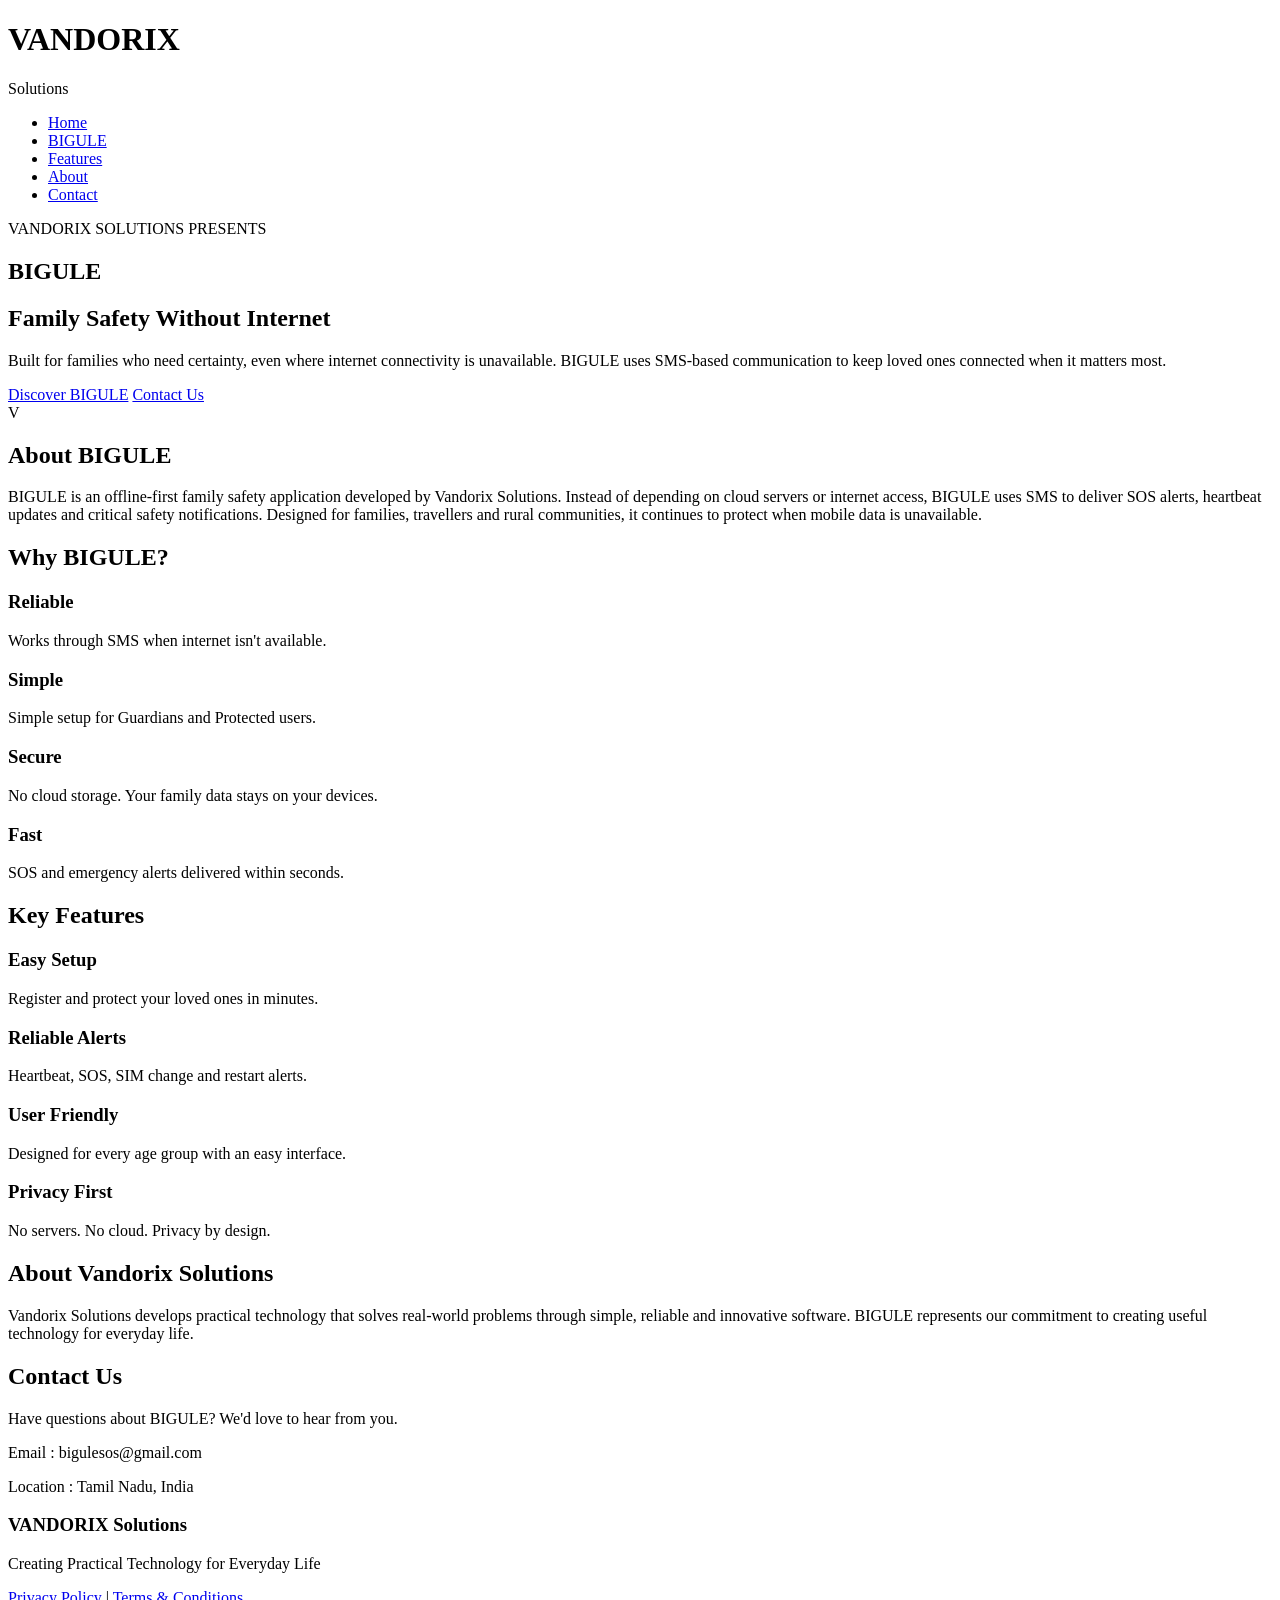
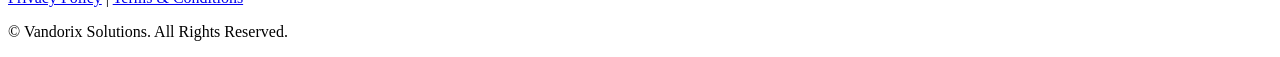
==== index.html @ d55608d6 "Add files via upload" ====
<!DOCTYPE html>
<html lang="en">
<head>
<meta charset="UTF-8">
<meta name="viewport" content="width=device-width, initial-scale=1.0">
<title>Vandorix Solutions | BIGULE</title>
<meta name="description" content="Vandorix Solutions - Creating Practical Technology for Everyday Life">
<link rel="stylesheet" href="css/style.css">
<link rel="stylesheet" href="css/responsive.css">
</head>
<body>

<header>
  <div class="container">
    <div class="logo">
      <h1>VANDORIX</h1>
      <span>Solutions</span>
    </div>

    <nav>
      <ul>
        <li><a href="#home">Home</a></li>
        <li><a href="#bigule">BIGULE</a></li>
        <li><a href="#features">Features</a></li>
        <li><a href="#about">About</a></li>
        <li><a href="#contact">Contact</a></li>
      </ul>
    </nav>
  </div>
</header>

<section id="home" class="hero">
  <div class="container hero-grid">

    <div class="hero-left">

      <p class="small-title">VANDORIX SOLUTIONS PRESENTS</p>

      <h1>BIGULE</h1>

      <h2>Family Safety Without Internet</h2>

      <p>
      Built for families who need certainty, even where internet connectivity is unavailable.
      BIGULE uses SMS-based communication to keep loved ones connected when it matters most.
      </p>

      <div class="hero-buttons">
        <a href="#bigule" class="btn">Discover BIGULE</a>
        <a href="#contact" class="btn btn-outline">Contact Us</a>
      </div>

    </div>

    <div class="hero-right">
      <div class="hero-logo">V</div>
    </div>

  </div>
</section>

<section id="bigule">
  <div class="container">

    <h2>About BIGULE</h2>

    <p>
    BIGULE is an offline-first family safety application developed by
    Vandorix Solutions. Instead of depending on cloud servers or internet access,
    BIGULE uses SMS to deliver SOS alerts, heartbeat updates and critical safety
    notifications. Designed for families, travellers and rural communities, it
    continues to protect when mobile data is unavailable.
    </p>

  </div>
</section>

<section id="features" class="features">

<div class="container">

<h2>Why BIGULE?</h2>

<div class="feature-grid">

<div class="feature">
<h3>Reliable</h3>
<p>Works through SMS when internet isn't available.</p>
</div>

<div class="feature">
<h3>Simple</h3>
<p>Simple setup for Guardians and Protected users.</p>
</div>

<div class="feature">
<h3>Secure</h3>
<p>No cloud storage. Your family data stays on your devices.</p>
</div>

<div class="feature">
<h3>Fast</h3>
<p>SOS and emergency alerts delivered within seconds.</p>
</div>

</div>

</div>
</section>

<section>

<div class="container">

<h2>Key Features</h2>

<div class="feature-grid">

<div class="feature">
<h3>Easy Setup</h3>
<p>Register and protect your loved ones in minutes.</p>
</div>

<div class="feature">
<h3>Reliable Alerts</h3>
<p>Heartbeat, SOS, SIM change and restart alerts.</p>
</div>

<div class="feature">
<h3>User Friendly</h3>
<p>Designed for every age group with an easy interface.</p>
</div>

<div class="feature">
<h3>Privacy First</h3>
<p>No servers. No cloud. Privacy by design.</p>
</div>

</div>

</div>

</section>

<section id="about">

<div class="container">

<h2>About Vandorix Solutions</h2>

<p>
Vandorix Solutions develops practical technology that solves
real-world problems through simple, reliable and innovative software.
BIGULE represents our commitment to creating useful technology
for everyday life.
</p>

</div>

</section>

<section id="contact">

<div class="container">

<h2>Contact Us</h2>

<p>Have questions about BIGULE? We'd love to hear from you.</p>

<p>Email : bigulesos@gmail.com</p>

<p>Location : Tamil Nadu, India</p>

</div>

</section>

<footer>

<div class="container">

<h3>VANDORIX Solutions</h3>

<p>Creating Practical Technology for Everyday Life</p>

<p>
<a href="privacy.html">Privacy Policy</a> |
<a href="terms.html">Terms & Conditions</a>
<p>

<p>
© <span class="copyright-year"></span>
Vandorix Solutions.
All Rights Reserved.
</p></div>

</footer>

<script src="js/main.js"></script>

</body>
</html>
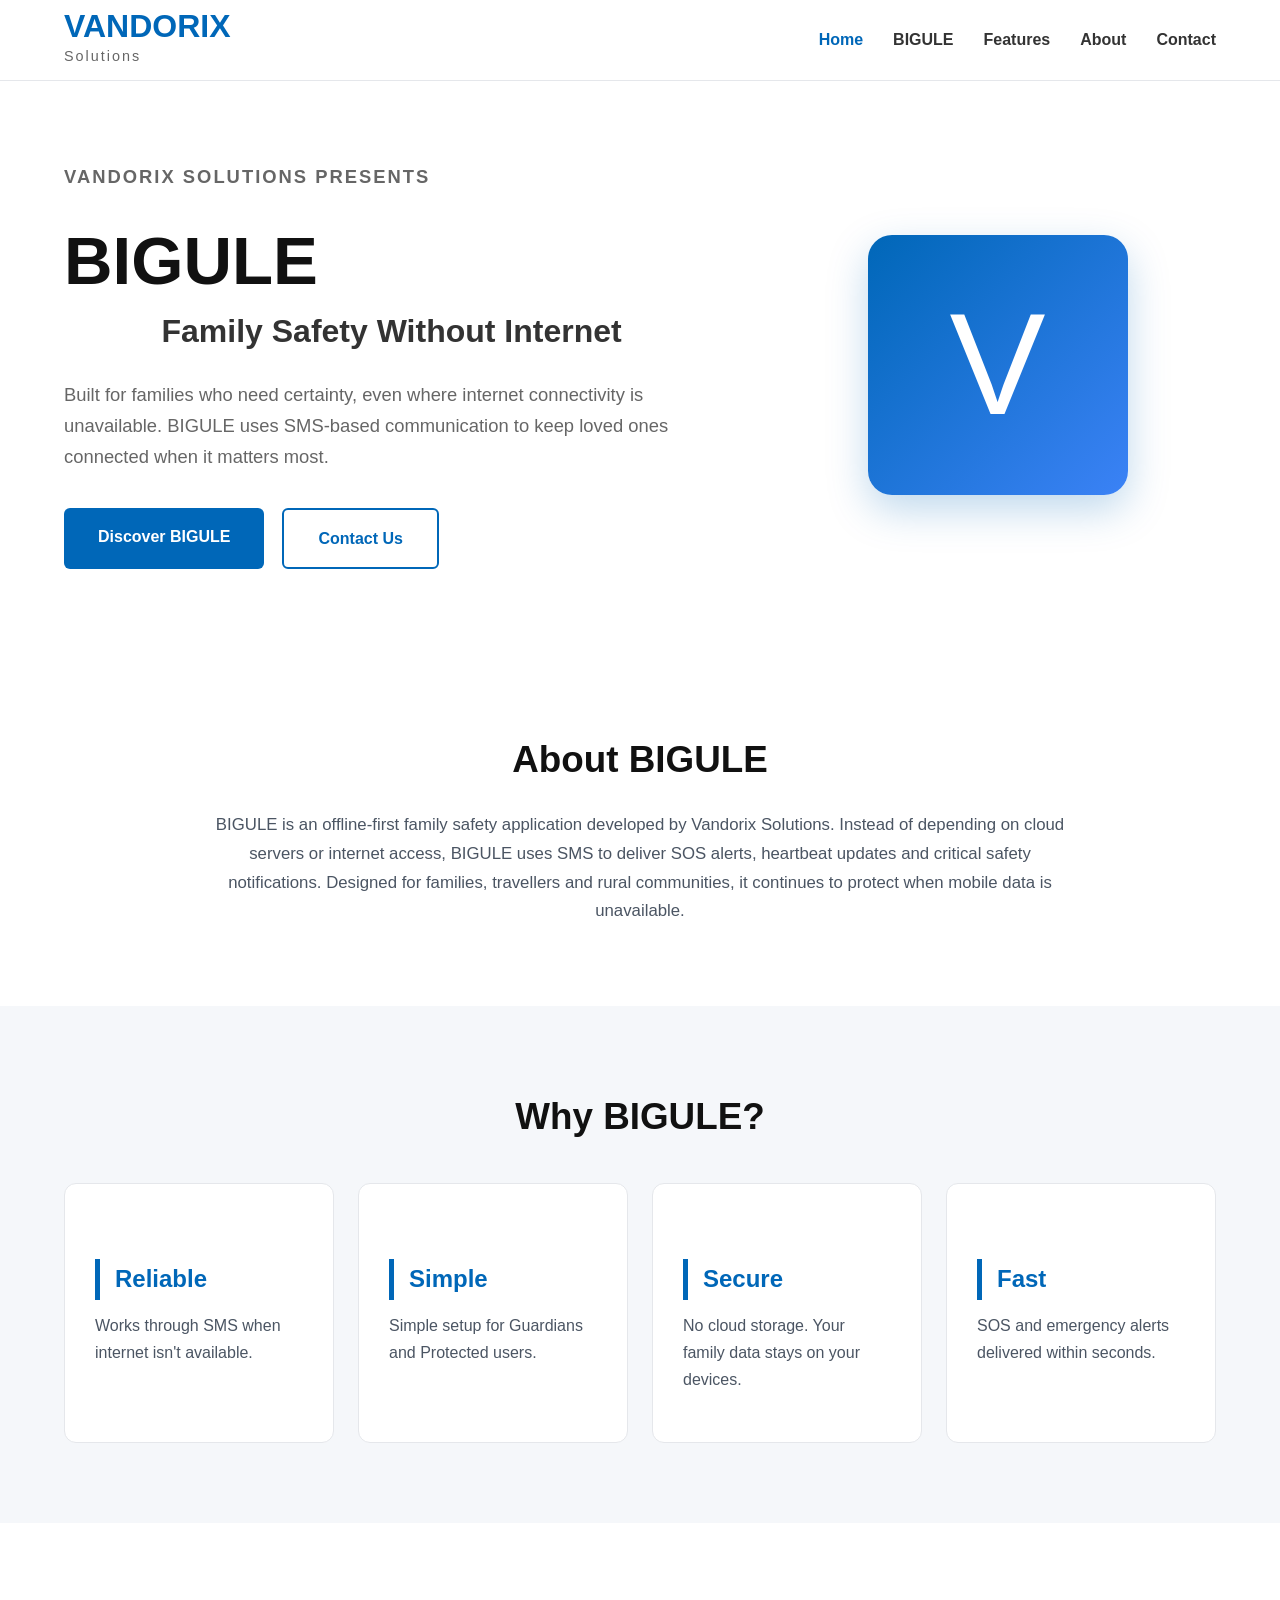
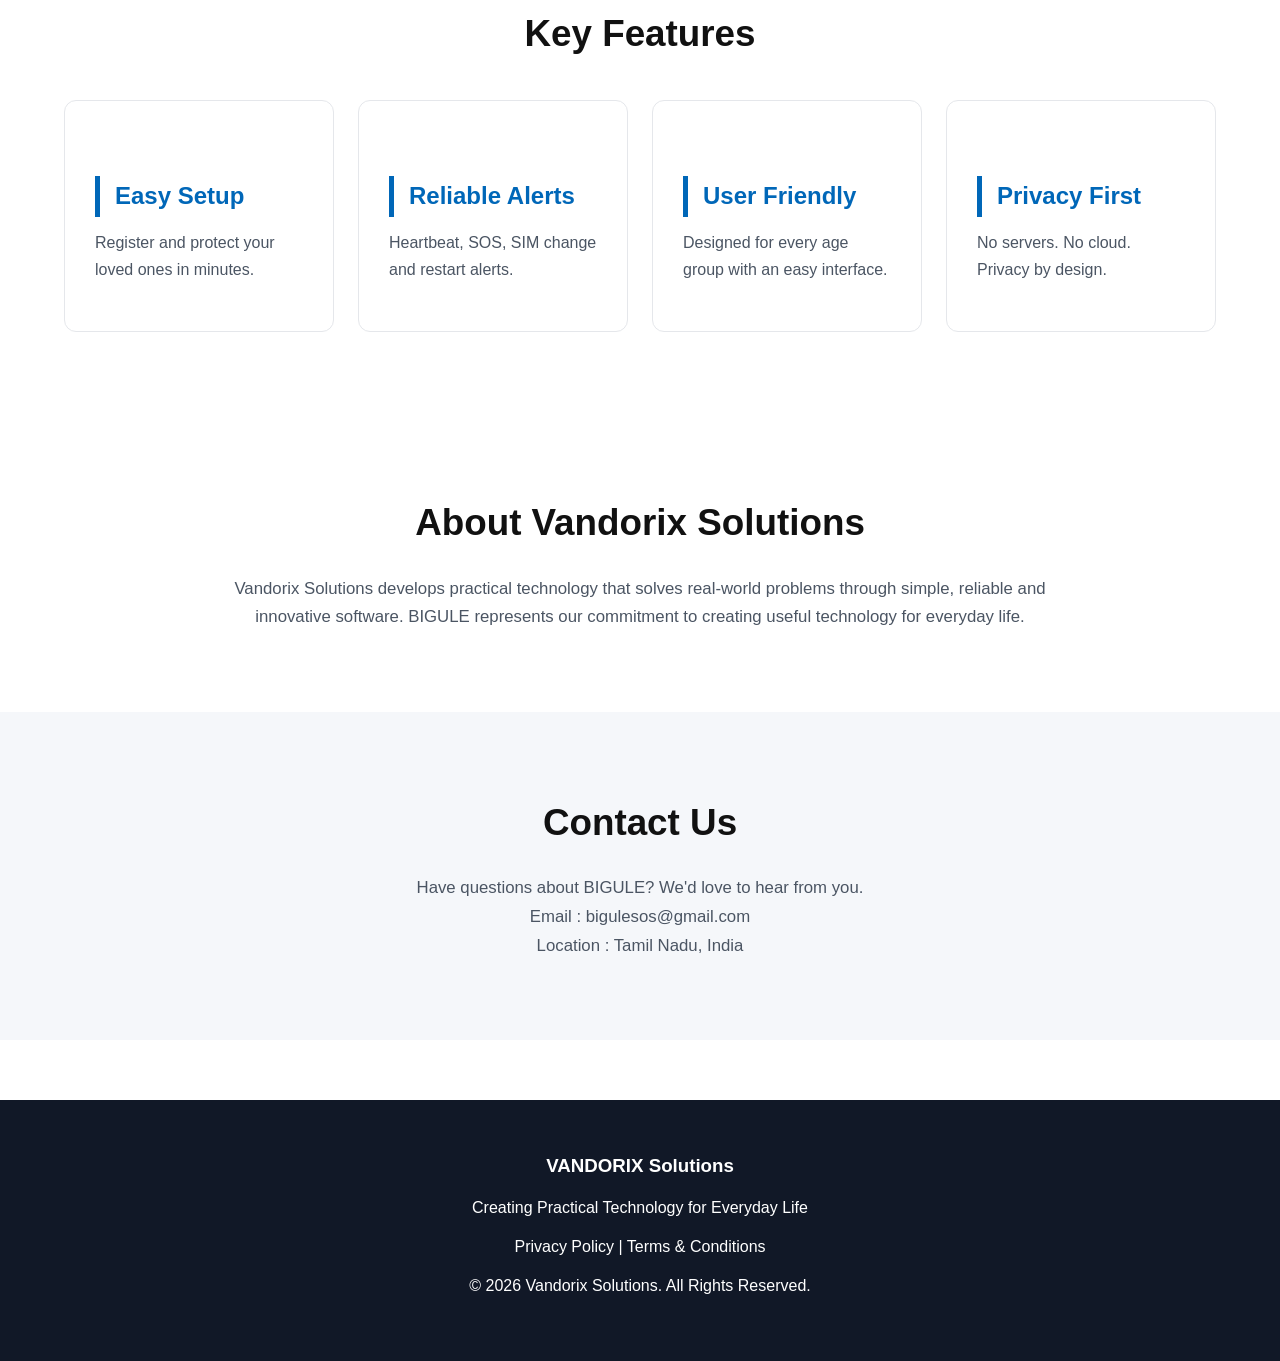
==== commit 65bdad2d: "Add files via upload" ====
--- a/index.html
+++ b/index.html
@@ -1,202 +1,143 @@
 <!DOCTYPE html>
+
 <html lang="en">
 <head>
-<meta charset="UTF-8">
-<meta name="viewport" content="width=device-width, initial-scale=1.0">
+<meta charset="utf-8"/>
+<meta content="width=device-width, initial-scale=1.0" name="viewport"/>
 <title>Vandorix Solutions | BIGULE</title>
-<meta name="description" content="Vandorix Solutions - Creating Practical Technology for Everyday Life">
-<link rel="stylesheet" href="css/style.css">
-<link rel="stylesheet" href="css/responsive.css">
+<meta content="Vandorix Solutions - Creating Practical Technology for Everyday Life" name="description"/>
+<link href="css/style.css" rel="stylesheet"/>
+<link href="css/responsive.css" rel="stylesheet"/>
 </head>
 <body>
-
 <header>
-  <div class="container">
-    <div class="logo">
-      <h1>VANDORIX</h1>
-      <span>Solutions</span>
-    </div>
-
-    <nav>
-      <ul>
-        <li><a href="#home">Home</a></li>
-        <li><a href="#bigule">BIGULE</a></li>
-        <li><a href="#features">Features</a></li>
-        <li><a href="#about">About</a></li>
-        <li><a href="#contact">Contact</a></li>
-      </ul>
-    </nav>
-  </div>
+<div class="container">
+<div class="logo">
+<h1>VANDORIX</h1>
+<span>Solutions</span>
+</div>
+<button aria-label="Toggle navigation" class="menu-toggle">☰</button><nav>
+<ul>
+<li><a href="#home">Home</a></li>
+<li><a href="#bigule">BIGULE</a></li>
+<li><a href="#features">Features</a></li>
+<li><a href="#about">About</a></li>
+<li><a href="#contact">Contact</a></li>
+</ul>
+</nav>
+</div>
 </header>
-
-<section id="home" class="hero">
-  <div class="container hero-grid">
-
-    <div class="hero-left">
-
-      <p class="small-title">VANDORIX SOLUTIONS PRESENTS</p>
-
-      <h1>BIGULE</h1>
-
-      <h2>Family Safety Without Internet</h2>
-
-      <p>
+<section class="hero" id="home">
+<div class="container hero-grid">
+<div class="hero-left">
+<p class="small-title">VANDORIX SOLUTIONS PRESENTS</p>
+<h1>BIGULE</h1>
+<h2>Family Safety Without Internet</h2>
+<p>
       Built for families who need certainty, even where internet connectivity is unavailable.
       BIGULE uses SMS-based communication to keep loved ones connected when it matters most.
       </p>
-
-      <div class="hero-buttons">
-        <a href="#bigule" class="btn">Discover BIGULE</a>
-        <a href="#contact" class="btn btn-outline">Contact Us</a>
-      </div>
-
-    </div>
-
-    <div class="hero-right">
-      <div class="hero-logo">V</div>
-    </div>
-
-  </div>
+<div class="hero-buttons">
+<a class="btn" href="#bigule">Discover BIGULE</a>
+<a class="btn btn-outline" href="#contact">Contact Us</a>
+</div>
+</div>
+<div class="hero-right">
+<div class="hero-logo">V</div>
+</div>
+</div>
 </section>
-
 <section id="bigule">
-  <div class="container">
-
-    <h2>About BIGULE</h2>
-
-    <p>
+<div class="container">
+<h2>About BIGULE</h2>
+<p>
     BIGULE is an offline-first family safety application developed by
     Vandorix Solutions. Instead of depending on cloud servers or internet access,
     BIGULE uses SMS to deliver SOS alerts, heartbeat updates and critical safety
     notifications. Designed for families, travellers and rural communities, it
     continues to protect when mobile data is unavailable.
     </p>
-
-  </div>
+</div>
 </section>
-
-<section id="features" class="features">
-
+<section class="features" id="features">
 <div class="container">
-
 <h2>Why BIGULE?</h2>
-
 <div class="feature-grid">
-
 <div class="feature">
 <h3>Reliable</h3>
 <p>Works through SMS when internet isn't available.</p>
 </div>
-
 <div class="feature">
 <h3>Simple</h3>
 <p>Simple setup for Guardians and Protected users.</p>
 </div>
-
 <div class="feature">
 <h3>Secure</h3>
 <p>No cloud storage. Your family data stays on your devices.</p>
 </div>
-
 <div class="feature">
 <h3>Fast</h3>
 <p>SOS and emergency alerts delivered within seconds.</p>
 </div>
-
 </div>
-
 </div>
 </section>
-
 <section>
-
 <div class="container">
-
 <h2>Key Features</h2>
-
 <div class="feature-grid">
-
 <div class="feature">
 <h3>Easy Setup</h3>
 <p>Register and protect your loved ones in minutes.</p>
 </div>
-
 <div class="feature">
 <h3>Reliable Alerts</h3>
 <p>Heartbeat, SOS, SIM change and restart alerts.</p>
 </div>
-
 <div class="feature">
 <h3>User Friendly</h3>
 <p>Designed for every age group with an easy interface.</p>
 </div>
-
 <div class="feature">
 <h3>Privacy First</h3>
 <p>No servers. No cloud. Privacy by design.</p>
 </div>
-
 </div>
-
 </div>
-
 </section>
-
 <section id="about">
-
 <div class="container">
-
 <h2>About Vandorix Solutions</h2>
-
 <p>
 Vandorix Solutions develops practical technology that solves
 real-world problems through simple, reliable and innovative software.
 BIGULE represents our commitment to creating useful technology
 for everyday life.
 </p>
-
 </div>
-
 </section>
-
 <section id="contact">
-
 <div class="container">
-
 <h2>Contact Us</h2>
-
 <p>Have questions about BIGULE? We'd love to hear from you.</p>
-
 <p>Email : bigulesos@gmail.com</p>
-
 <p>Location : Tamil Nadu, India</p>
-
 </div>
-
 </section>
-
 <footer>
-
 <div class="container">
-
 <h3>VANDORIX Solutions</h3>
-
 <p>Creating Practical Technology for Everyday Life</p>
-
 <p>
 <a href="privacy.html">Privacy Policy</a> |
-<a href="terms.html">Terms & Conditions</a>
+<a href="terms.html">Terms &amp; Conditions</a>
 <p>
-
 <p>
 © <span class="copyright-year"></span>
 Vandorix Solutions.
 All Rights Reserved.
-</p></div>
-
+</p></p></p></div>
 </footer>
-
 <script src="js/main.js"></script>
-
 </body>
 </html>
--- a/css/style.css
+++ b/css/style.css
@@ -0,0 +1,462 @@
+/* =====================================================
+   VANDORIX SOLUTIONS - STYLE.CSS
+   Microsoft Inspired v1.0
+===================================================== */
+
+@import url('https://fonts.googleapis.com/css2?family=Inter:wght@300;400;500;600;700&family=Poppins:wght@500;600;700&display=swap');
+
+*{
+    margin:0;
+    padding:0;
+    box-sizing:border-box;
+}
+
+:root{
+    --primary:#0067B8;
+    --primary-dark:#00508f;
+    --dark:#1f2937;
+    --text:#4b5563;
+    --light:#ffffff;
+    --bg:#f5f7fa;
+    --border:#e5e7eb;
+}
+
+html{
+    scroll-behavior:smooth;
+}
+
+body{
+    font-family:'Inter',sans-serif;
+    background:var(--light);
+    color:var(--text);
+    line-height:1.7;
+}
+
+.container{
+    width:90%;
+    max-width:1200px;
+    margin:auto;
+}
+
+/* HEADER */
+
+header{
+    position:sticky;
+    top:0;
+    z-index:1000;
+    background:#fff;
+    border-bottom:1px solid var(--border);
+}
+
+header .container{
+    display:flex;
+    justify-content:space-between;
+    align-items:center;
+    min-height:80px;
+}
+
+.logo h1{
+    font-family:'Poppins',sans-serif;
+    color:var(--primary);
+    font-size:2rem;
+    line-height:1;
+}
+
+.logo span{
+    color:#666;
+    font-size:.9rem;
+    letter-spacing:2px;
+}
+
+nav ul{
+    display:flex;
+    list-style:none;
+    gap:30px;
+}
+
+nav a{
+    text-decoration:none;
+    color:#333;
+    font-weight:600;
+    transition:.3s;
+}
+
+nav a:hover{
+    color:var(--primary);
+}
+
+/* HERO */
+
+.hero{
+    padding:90px 0;
+}
+
+.hero-grid{
+    display:grid;
+    grid-template-columns:1.2fr .8fr;
+    gap:60px;
+    align-items:center;
+}
+
+.small-title{
+    color:var(--primary);
+    font-size:.85rem;
+    font-weight:700;
+    letter-spacing:2px;
+    margin-bottom:15px;
+}
+
+.hero-left h1{
+    font-family:'Poppins',sans-serif;
+    font-size:4.2rem;
+    color:#111;
+    line-height:1;
+    margin-bottom:10px;
+}
+
+.hero-left h2{
+    font-family:'Poppins',sans-serif;
+    font-size:2rem;
+    color:#333;
+    margin-bottom:20px;
+}
+
+.hero-left p{
+    max-width:650px;
+    font-size:1.15rem;
+    margin-bottom:35px;
+}
+
+.hero-buttons{
+    display:flex;
+    gap:18px;
+    flex-wrap:wrap;
+}
+
+.btn{
+    display:inline-block;
+    background:var(--primary);
+    color:#fff;
+    text-decoration:none;
+    padding:15px 34px;
+    border-radius:6px;
+    font-weight:600;
+    transition:.3s;
+}
+
+.btn:hover{
+    background:var(--primary-dark);
+    transform:translateY(-2px);
+}
+
+.btn-outline{
+    background:#fff;
+    color:var(--primary);
+    border:2px solid var(--primary);
+}
+
+.btn-outline:hover{
+    color:#fff;
+    background:var(--primary);
+}
+
+.hero-logo{
+    width:260px;
+    height:260px;
+    border-radius:24px;
+    background:linear-gradient(135deg,#0067B8,#3b82f6);
+    color:#fff;
+    font-family:'Poppins',sans-serif;
+    font-size:9rem;
+    display:flex;
+    justify-content:center;
+    align-items:center;
+    margin:auto;
+    box-shadow:0 15px 40px rgba(0,103,184,.25);
+}
+
+/* COMMON */
+
+section{
+    padding:80px 0;
+}
+
+section h2{
+    text-align:center;
+    font-family:'Poppins',sans-serif;
+    font-size:2.3rem;
+    color:#111;
+    margin-bottom:20px;
+}
+
+section> .container>p{
+    max-width:850px;
+    margin:auto;
+    text-align:center;
+    font-size:1.05rem;
+}
+
+/* FEATURES */
+
+.features{
+    background:var(--bg);
+}
+
+.feature-grid{
+    display:grid;
+    grid-template-columns:repeat(auto-fit,minmax(220px,1fr));
+    gap:24px;
+    margin-top:35px;
+}
+
+.feature{
+    background:#fff;
+    border:1px solid var(--border);
+    border-radius:12px;
+    padding:30px;
+    transition:.3s;
+}
+
+.feature:hover{
+    transform:translateY(-6px);
+    box-shadow:0 12px 30px rgba(0,0,0,.08);
+}
+
+.feature h3{
+    color:var(--primary);
+    margin-bottom:12px;
+    font-family:'Poppins',sans-serif;
+}
+
+.feature p{
+    text-align:left;
+}
+
+/* CONTACT */
+
+#contact{
+    background:var(--bg);
+}
+
+/* FOOTER */
+
+footer{
+    background:#111827;
+    color:#fff;
+    text-align:center;
+    padding:50px 20px;
+}
+
+footer h3{
+    font-family:'Poppins',sans-serif;
+    margin-bottom:10px;
+}
+
+footer p{
+    margin:12px 0;
+}
+
+footer a{
+    color:#fff;
+    text-decoration:none;
+}
+
+footer a:hover{
+    text-decoration:underline;
+}
+
+/* ==========================
+   ACTIVE MENU
+========================== */
+
+nav a.active{
+
+    color:#0067B8;
+    font-weight:700;
+
+}
+
+/* ==========================
+   REVEAL EFFECT
+========================== */
+
+section{
+
+    opacity:0;
+    transform:translateY(40px);
+    transition:all .7s ease;
+
+}
+
+section.show{
+
+    opacity:1;
+    transform:translateY(0);
+
+}
+/* =====================================================
+   LEGAL PAGES (Privacy Policy & Terms)
+===================================================== */
+
+.hero{
+    padding:80px 0;
+}
+
+.hero h1{
+    margin-bottom:10px;
+}
+
+.hero p{
+    color:#666;
+}
+
+/* Main content */
+
+section h3{
+
+    font-family:'Poppins',sans-serif;
+    color:#111827;
+    font-size:1.5rem;
+
+    margin-top:45px;
+    margin-bottom:18px;
+
+    border-left:5px solid var(--primary);
+    padding-left:15px;
+
+}
+
+section ul{
+
+    margin:20px 0 30px 30px;
+
+}
+
+section li{
+
+    margin-bottom:12px;
+    color:#4b5563;
+    line-height:1.8;
+
+}
+
+section strong{
+
+    color:#111827;
+
+}
+
+section p{
+
+    margin-bottom:18px;
+
+}
+
+/* Tables */
+
+table{
+
+    width:100%;
+    border-collapse:collapse;
+    margin:30px 0;
+
+}
+
+table th{
+
+    background:var(--primary);
+    color:white;
+    padding:15px;
+
+}
+
+table td{
+
+    border:1px solid #ddd;
+    padding:15px;
+
+}
+
+/* Information Box */
+
+.info-box{
+
+    background:#eef6ff;
+
+    border-left:5px solid var(--primary);
+
+    padding:25px;
+
+    margin:35px 0;
+
+    border-radius:8px;
+
+}
+
+/* Warning Box */
+
+.warning-box{
+
+    background:#fff8e7;
+
+    border-left:5px solid orange;
+
+    padding:25px;
+
+    margin:35px 0;
+
+    border-radius:8px;
+
+}
+
+/* Success Box */
+
+.success-box{
+
+    background:#edfdf5;
+
+    border-left:5px solid #10b981;
+
+    padding:25px;
+
+    margin:35px 0;
+
+    border-radius:8px;
+
+}
+
+/* Section Divider */
+
+.divider{
+
+    width:100%;
+
+    height:1px;
+
+    background:#e5e7eb;
+
+    margin:45px 0;
+
+}
+
+/* Back Button */
+
+.back-home{
+
+    display:inline-block;
+
+    margin-top:30px;
+
+}
+
+/* Footer */
+
+footer{
+
+    margin-top:60px;
+
+}
+
+/* Mobile menu */
+.menu-toggle{display:none;background:none;border:0;font-size:2rem;cursor:pointer;color:#0067B8}
+header.scrolled{box-shadow:0 2px 12px rgba(0,0,0,.08)}
--- a/css/responsive.css
+++ b/css/responsive.css
@@ -0,0 +1,167 @@
+/* ==========================================
+   responsive.css
+========================================== */
+
+@media (max-width:1024px){
+
+.hero-grid{
+    grid-template-columns:1fr;
+    text-align:center;
+}
+
+.hero-left p{
+    margin:0 auto 35px;
+}
+
+.hero-buttons{
+    justify-content:center;
+}
+
+.hero-logo{
+    margin-top:20px;
+}
+
+header .container{
+    flex-direction:column;
+    padding:20px 0;
+}
+
+nav ul{
+    margin-top:15px;
+    flex-wrap:wrap;
+    justify-content:center;
+}
+
+}
+
+@media (max-width:768px){
+
+.container{
+    width:92%;
+}
+
+.logo{
+    text-align:center;
+}
+
+.logo h1{
+    font-size:1.8rem;
+}
+
+nav ul{
+    gap:15px;
+}
+
+nav a{
+    font-size:.95rem;
+}
+
+.hero{
+    padding:60px 0;
+}
+
+.hero-left h1{
+    font-size:3rem;
+}
+
+.hero-left h2{
+    font-size:1.5rem;
+}
+
+.hero-left p{
+    font-size:1rem;
+}
+
+.hero-logo{
+    width:200px;
+    height:200px;
+    font-size:6rem;
+}
+
+.hero-buttons{
+    flex-direction:column;
+    align-items:center;
+}
+
+.btn{
+    width:230px;
+    text-align:center;
+}
+
+section{
+    padding:60px 0;
+}
+
+section h2{
+    font-size:2rem;
+}
+
+.feature-grid{
+    grid-template-columns:1fr;
+}
+
+.feature{
+    padding:25px;
+}
+
+footer{
+    padding:40px 20px;
+}
+
+}
+
+@media (max-width:480px){
+
+header .container{
+    min-height:auto;
+}
+
+nav ul{
+    flex-direction:column;
+    align-items:center;
+    gap:10px;
+}
+
+.hero-left h1{
+    font-size:2.4rem;
+}
+
+.hero-left h2{
+    font-size:1.25rem;
+}
+
+.hero-logo{
+    width:160px;
+    height:160px;
+    font-size:5rem;
+}
+
+.small-title{
+    font-size:.75rem;
+    letter-spacing:1px;
+}
+
+.btn{
+    width:100%;
+    max-width:260px;
+}
+
+section h2{
+    font-size:1.8rem;
+}
+
+body{
+    font-size:15px;
+}
+
+}
+
+@media (max-width:768px){
+header .container{flex-direction:row;padding:12px 0;min-height:70px}
+.logo{text-align:left}
+.menu-toggle{display:block}
+nav{display:none;width:100%}
+nav.open{display:block;animation:fade .25s ease}
+nav ul{flex-direction:column;margin-top:15px;align-items:flex-start;padding-bottom:10px}
+}
+@keyframes fade{from{opacity:0;transform:translateY(-8px)}to{opacity:1;transform:translateY(0)}}
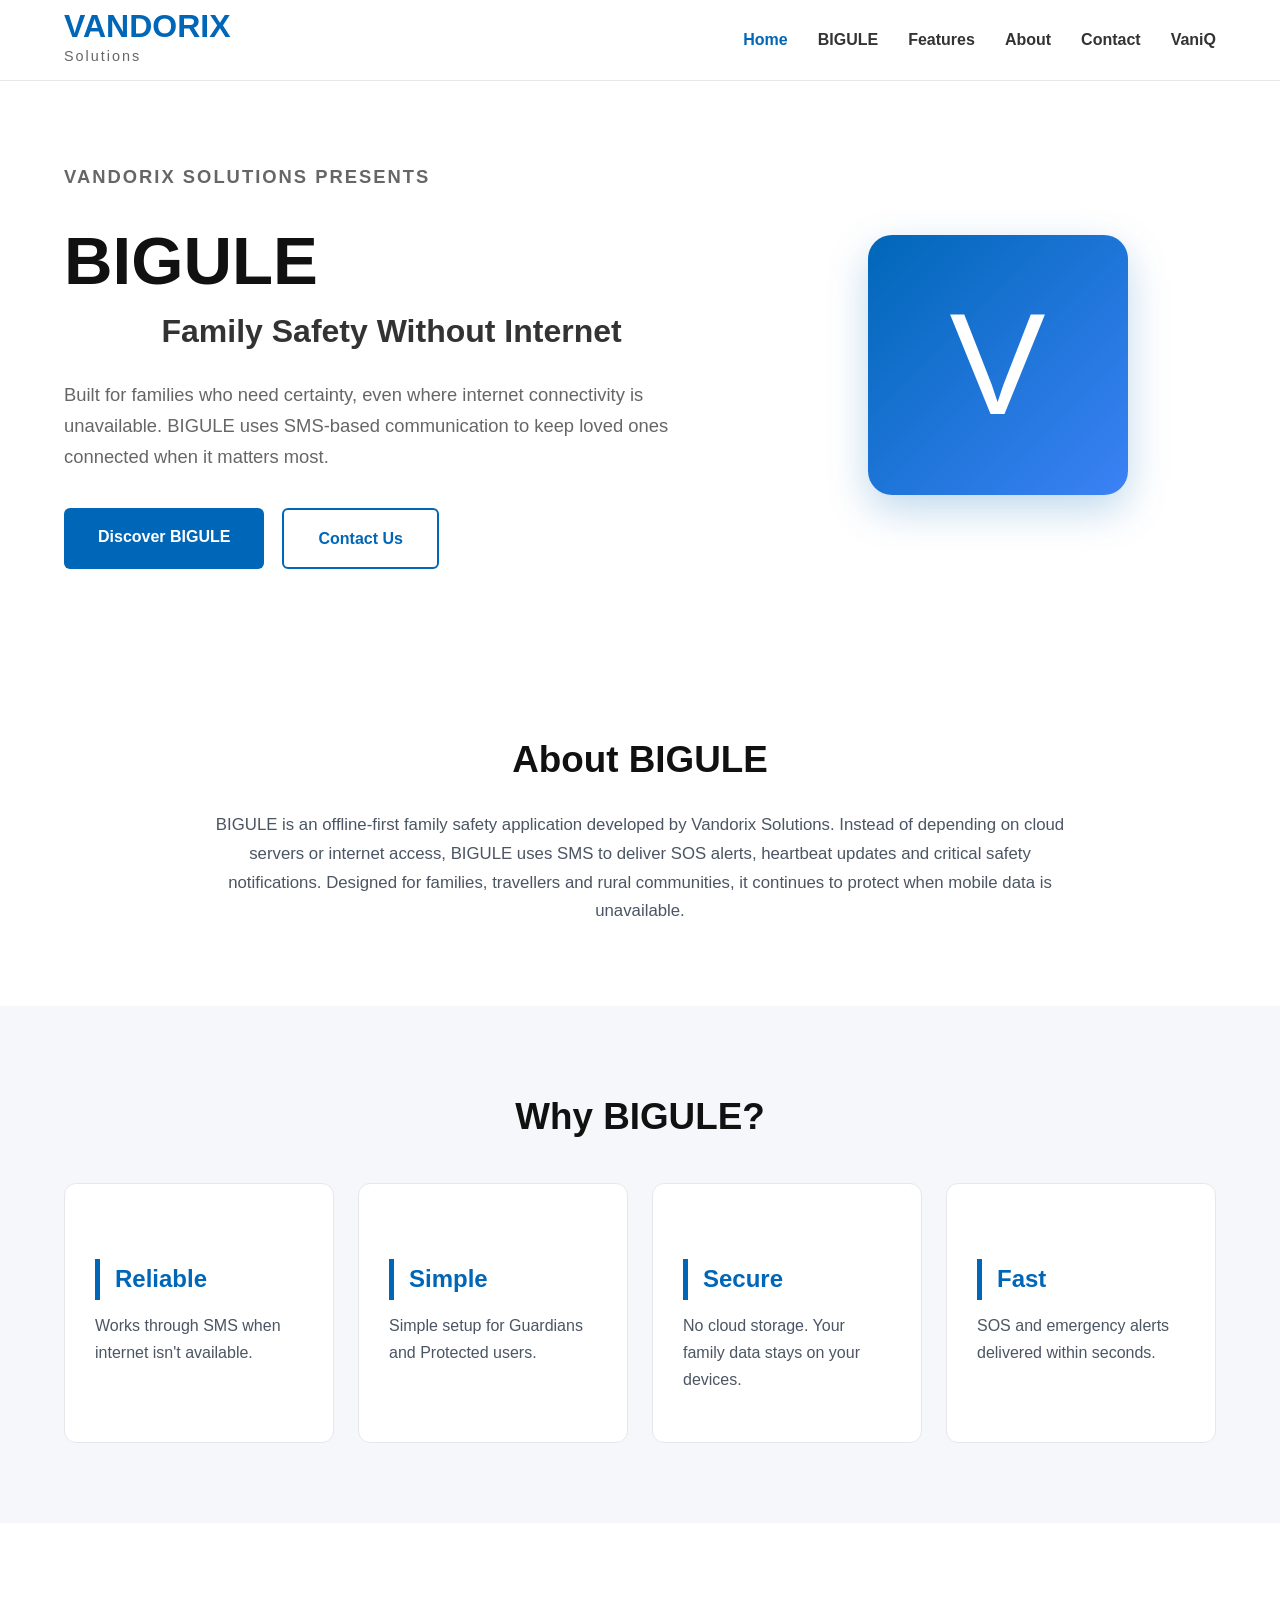
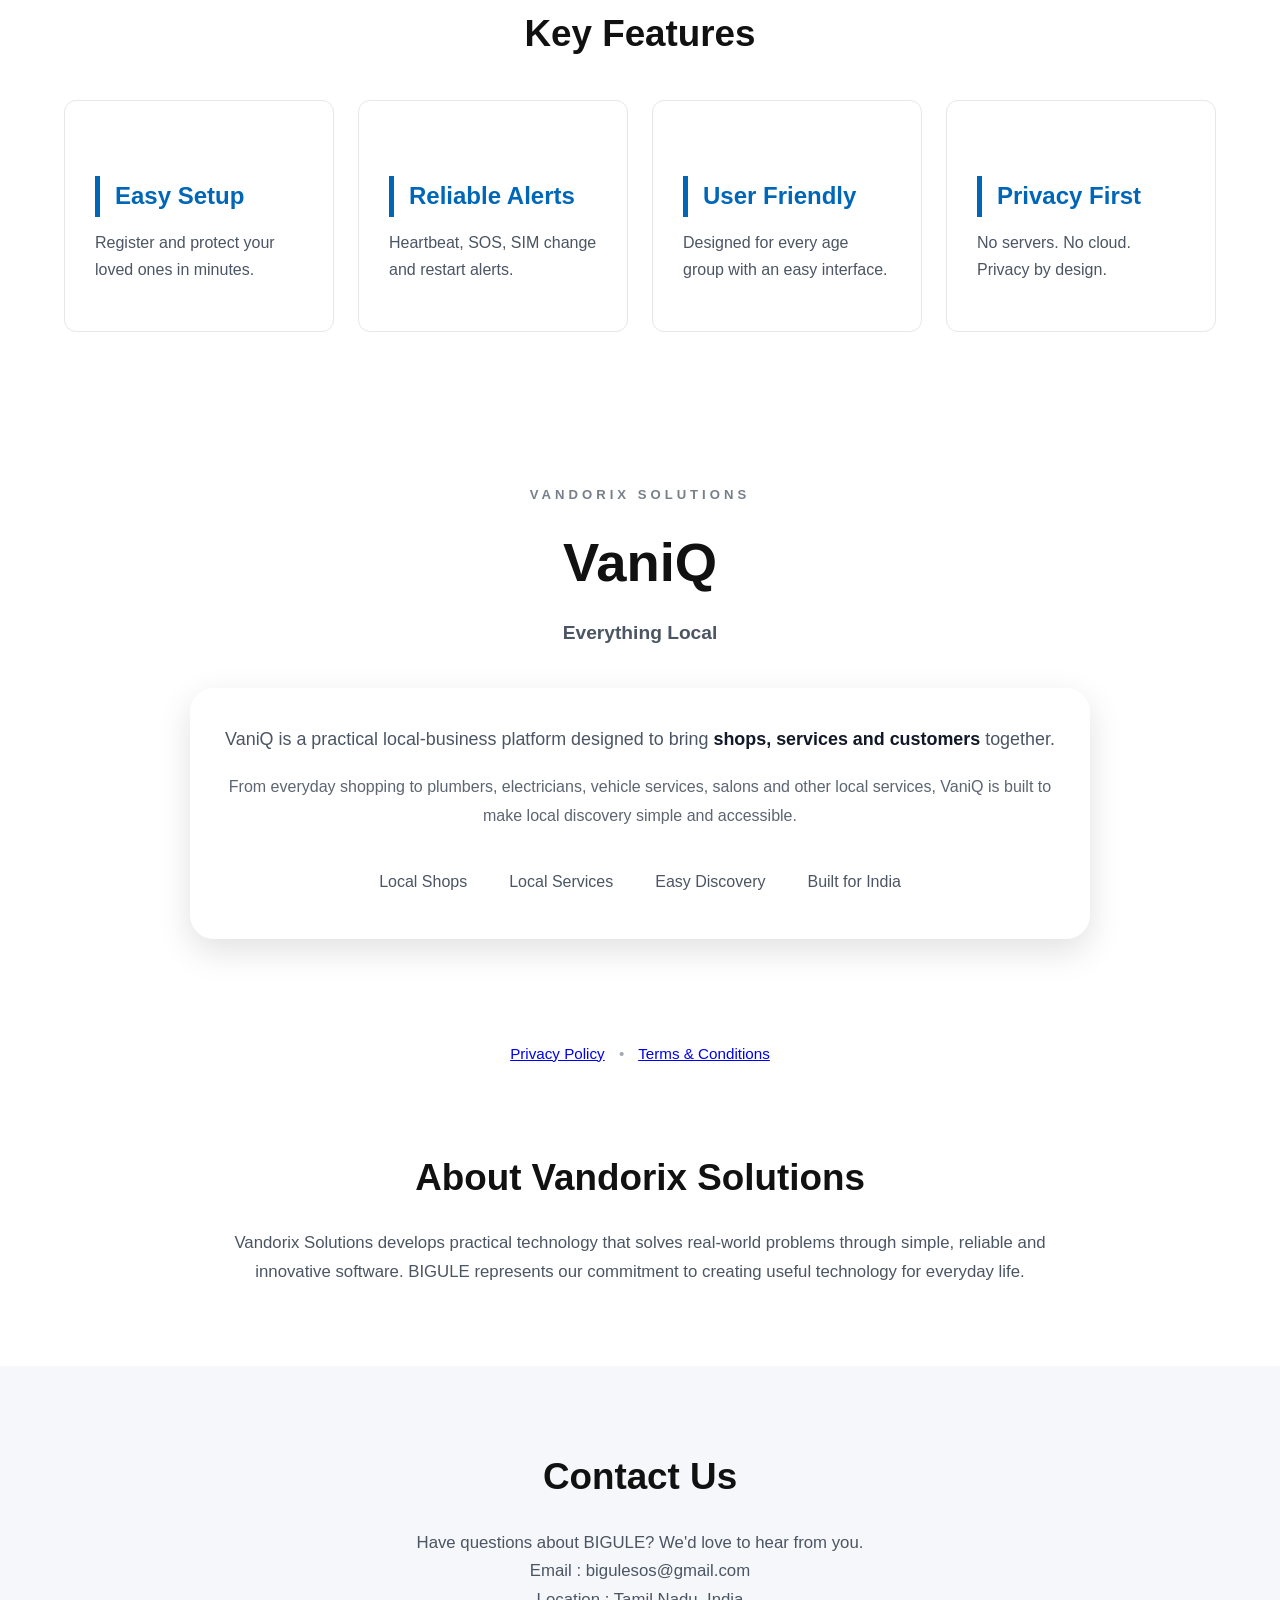
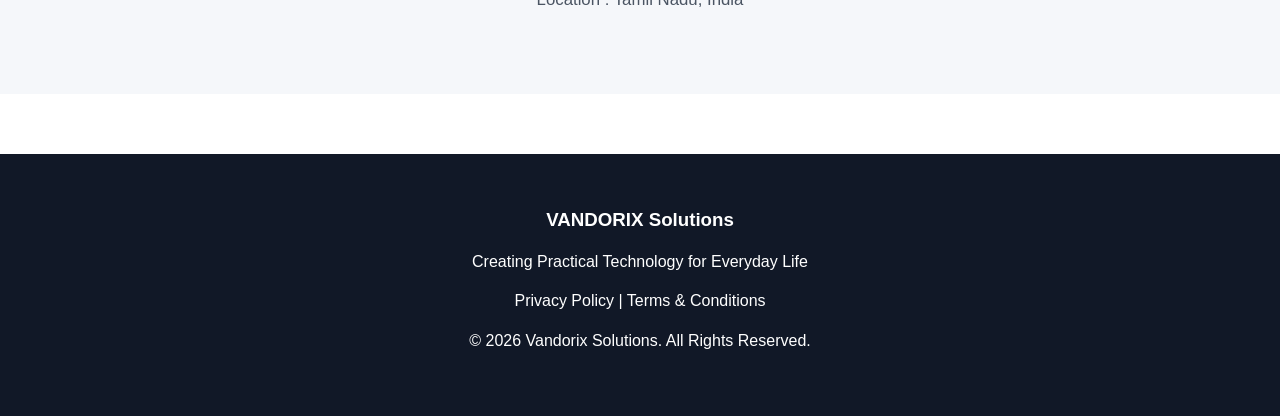
==== commit 3fae2ef8: "Add files via upload" ====
--- a/index.html
+++ b/index.html
@@ -4,7 +4,7 @@
 <head>
 <meta charset="utf-8"/>
 <meta content="width=device-width, initial-scale=1.0" name="viewport"/>
-<title>Vandorix Solutions | BIGULE</title>
+<title>Vandorix Solutions | BIGULE &amp; VaniQ</title>
 <meta content="Vandorix Solutions - Creating Practical Technology for Everyday Life" name="description"/>
 <link href="css/style.css" rel="stylesheet"/>
 <link href="css/responsive.css" rel="stylesheet"/>
@@ -16,13 +16,15 @@
 <h1>VANDORIX</h1>
 <span>Solutions</span>
 </div>
-<button aria-label="Toggle navigation" class="menu-toggle">☰</button><nav>
+<button aria-label="Menu" class="menu-toggle">☰</button><nav class="nav-menu">
 <ul>
 <li><a href="#home">Home</a></li>
 <li><a href="#bigule">BIGULE</a></li>
 <li><a href="#features">Features</a></li>
 <li><a href="#about">About</a></li>
 <li><a href="#contact">Contact</a></li>
+
+<li><a href="#vaniq">VaniQ</a></li>
 </ul>
 </nav>
 </div>
@@ -105,6 +107,47 @@
 </div>
 </div>
 </section>
+
+<!-- VANIQ_START -->
+<section id="vaniq" aria-labelledby="vaniq-title" style="padding:72px 20px;">
+  <div style="max-width:1050px;margin:0 auto;">
+    <div style="text-align:center;margin-bottom:38px;">
+      <div style="font-size:.82rem;letter-spacing:4px;font-weight:700;opacity:.75;">VANDORIX SOLUTIONS</div>
+      <h2 id="vaniq-title" style="margin:10px 0 8px;font-size:clamp(2rem,5vw,3.4rem);">VaniQ</h2>
+      <p style="margin:0;font-size:1.2rem;font-weight:600;">Everything Local</p>
+    </div>
+
+    <div style="max-width:900px;margin:0 auto;padding:34px;border-radius:24px;
+                background:rgba(255,255,255,.06);border:1px solid rgba(255,255,255,.14);
+                box-shadow:0 12px 35px rgba(0,0,0,.12);">
+      <p style="font-size:1.12rem;line-height:1.8;margin:0 0 18px;text-align:center;">
+        VaniQ is a practical local-business platform designed to bring
+        <strong>shops, services and customers</strong> together.
+      </p>
+      <p style="line-height:1.8;margin:0;text-align:center;opacity:.9;">
+        From everyday shopping to plumbers, electricians, vehicle services,
+        salons and other local services, VaniQ is built to make local discovery
+        simple and accessible.
+      </p>
+
+      <div style="display:flex;flex-wrap:wrap;gap:12px;justify-content:center;margin-top:28px;">
+        <span style="padding:9px 15px;border-radius:999px;background:rgba(255,255,255,.08);">Local Shops</span>
+        <span style="padding:9px 15px;border-radius:999px;background:rgba(255,255,255,.08);">Local Services</span>
+        <span style="padding:9px 15px;border-radius:999px;background:rgba(255,255,255,.08);">Easy Discovery</span>
+        <span style="padding:9px 15px;border-radius:999px;background:rgba(255,255,255,.08);">Built for India</span>
+      </div>
+    </div>
+  </div>
+</section>
+
+      <div style="text-align:center;margin-top:30px;font-size:.95rem;">
+        <a href="vaniq-privacy.html">Privacy Policy</a>
+        <span style="opacity:.5;margin:0 10px;">•</span>
+        <a href="vaniq-terms.html">Terms &amp; Conditions</a>
+      </div>
+
+<!-- VANIQ_END -->
+
 <section id="about">
 <div class="container">
 <h2>About Vandorix Solutions</h2>
--- a/css/style.css
+++ b/css/style.css
@@ -456,7 +456,11 @@
     margin-top:60px;
 
 }
-
-/* Mobile menu */
-.menu-toggle{display:none;background:none;border:0;font-size:2rem;cursor:pointer;color:#0067B8}
-header.scrolled{box-shadow:0 2px 12px rgba(0,0,0,.08)}
+.menu-toggle{display:none;background:none;border:0;font-size:28px;cursor:pointer}
+@media(max-width:768px){
+header .container{display:flex;justify-content:space-between;align-items:center}
+.menu-toggle{display:block}
+.nav-menu ul{display:none;flex-direction:column;width:100%;padding:10px 0}
+.nav-menu.open ul{display:flex}
+}
+header.scrolled{box-shadow:0 2px 10px rgba(0,0,0,.15);position:sticky;top:0;background:#fff;z-index:999}
--- a/css/responsive.css
+++ b/css/responsive.css
@@ -155,13 +155,3 @@
 }
 
 }
-
-@media (max-width:768px){
-header .container{flex-direction:row;padding:12px 0;min-height:70px}
-.logo{text-align:left}
-.menu-toggle{display:block}
-nav{display:none;width:100%}
-nav.open{display:block;animation:fade .25s ease}
-nav ul{flex-direction:column;margin-top:15px;align-items:flex-start;padding-bottom:10px}
-}
-@keyframes fade{from{opacity:0;transform:translateY(-8px)}to{opacity:1;transform:translateY(0)}}
